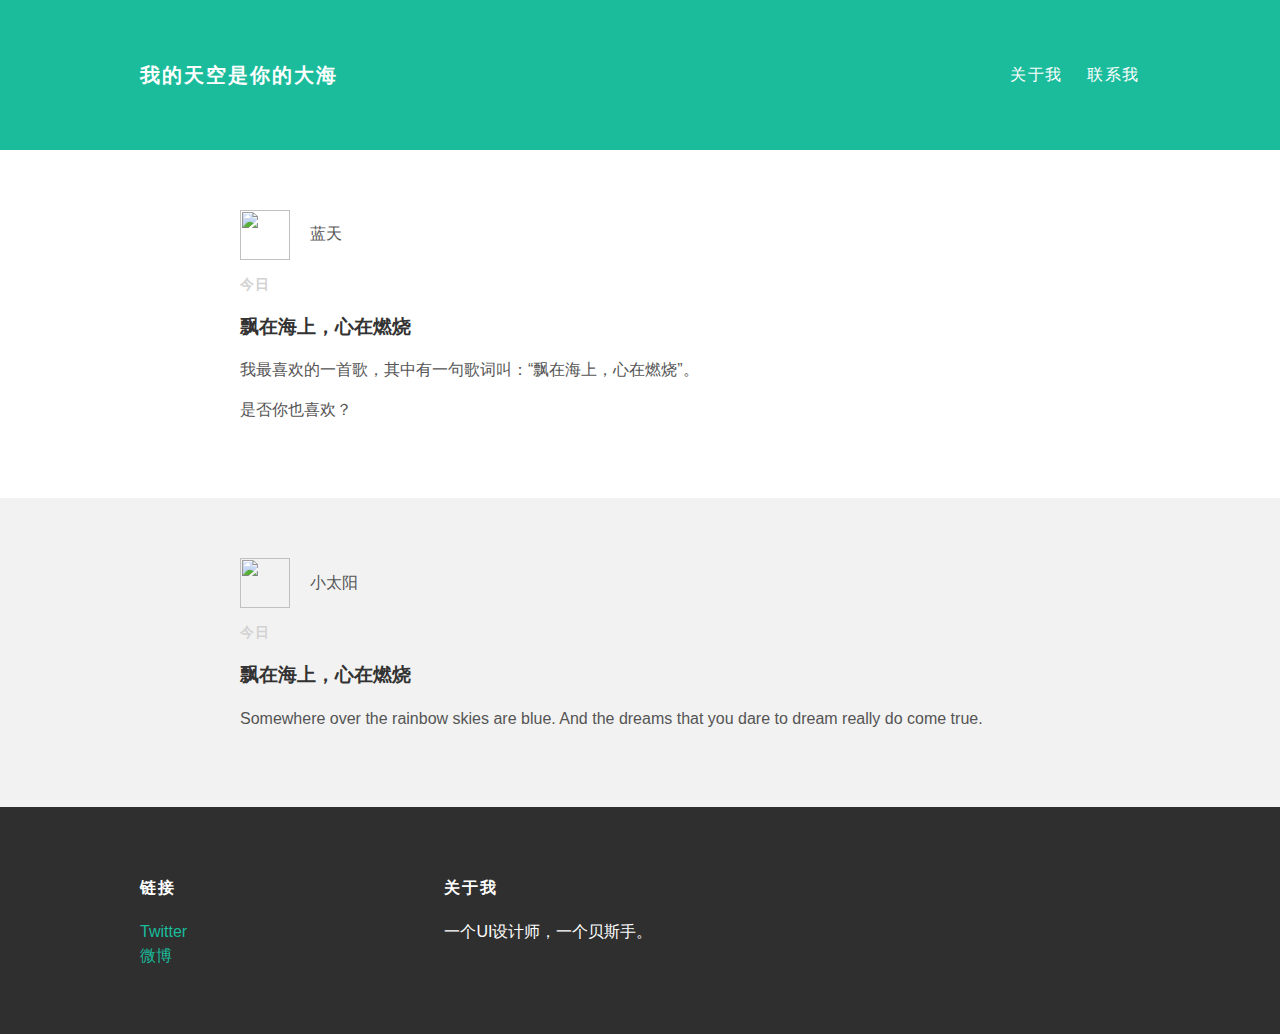
==== index.html @ 7764990e "Add files via upload" ====
<!DOCTYPE html>
<html>
  <head>
    <title>我的天空是你的大海</title>
    <link rel="stylesheet" type="text/css" href="styles.css">
  </head>
 <body>
   <div id="header">
     <div class="container">
       <a id="header-title" href="index.html">我的天空是你的大海</a>
       <ul id="header-nav">
         <li>
           <a href="about.html">关于我</a>
         </li>
         <li>
           <a href="mailto:wuyifa001@qq.com?subject=feedback">联系我</a>
         </li>
       </ul>
     </div>
   </div>
   <div id="content">
     <div class="post-container">
       <div class="post">
         <div class="post-author">
           <img src="image/me.png">
           <span>蓝天</span>
         </div>
         <p class="post-date">今日</p>
         <h3 class="post-title">飘在海上，心在燃烧</h3>
         <div class="post-content">
           <p>
             我最喜欢的一首歌，其中有一句歌词叫：“飘在海上，心在燃烧”。
           </p>
           <p>
             是否你也喜欢？
           </p>
         </div>
       </div>
     </div>
     <div class="post-container">
       <div class="post">
         <div class="post-author">
           <img src="image/sun.png">
           <span>小太阳</span>
         </div>
         <p class="post-date">今日</p>
         <h3 class="post-title">飘在海上，心在燃烧</h3>
         <div class="post-content">
           <p>
             Somewhere over the rainbow skies are blue. And the dreams that you dare to dream really do come true.
           </p>
         </div>
       </div>
     </div>
   </div>
   <div id="footer">
     <div class="container">
       <div class="column">
         <h4>链接</h4>
         <p>
           <a href="https://twitter.com/LanShitFool">Twitter</a>
           <br>
           <a href="https://www.weibo.com/wuyifa001">微博</a>
         </p>
       </div>
       <div class="column">
         <h4>关于我</h4>
         <p>一个UI设计师，一个贝斯手。</p>
       </div>
     </div>
   </div>
 </body>
</html>
---- styles.css ----
body{
  color: #555;
  margin: 0;

  font-family: 'microsoft yahei',sans-serif;
}

#header{
  background-color: #1abc9c;
  height: 150px;
  line-height: 150px;
}

#header-title{
  display: block;
  float: left;

  font-size: 20px;
  font-weight: bold;
}

#header-nav{
  display: block;
  float: right;
  margin-top: 0;
}

#header-nav li{
  display: inline;
  padding-left: 20px;
}

#header a{
  color: white;
  text-decoration: none;

  letter-spacing: 0.1em;
}

#header a:hover{
  color: #222;
}

.container{
  max-width: 1000px;
  margin: 0 auto;
}

.post-container:nth-child(even){
  background-color: #f2f2f2;
}

#footer{
  background-color: #2f2f2f;
  padding: 50px 0;
}

#footer h4{
  color: white;
  letter-spacing: 0.1em;
}

#footer p{
  color: white;
}

a{
  color: #1abc9c;
  text-decoration: none;
}

a:hover{
  color: #f6a623;
}

.column{
  min-width: 300px;
  display: inline-block;
  vertical-align: top;
}

.post, .about{
  max-width: 800px;
  margin: 0 auto;
  padding: 60px 0;
}

.post-author img{
  width: 50px;
  height: 50px;
  vertical-align: middle;
}

.about-author img{
  width: 100px;
  height: 100px;
  vertical-align: middle;
}

.post-author span{
  margin-left: 16px;
}

.post-date{
  color: #d2d2d2;

  font-size: 14px;
  font-weight: bold;

  letter-spacing: 0.1em;
}

.about{
  text-align: center;
}

h1, h2, h3, h4{
  color: #333;
}

p{
  line-height: 1.5;
}
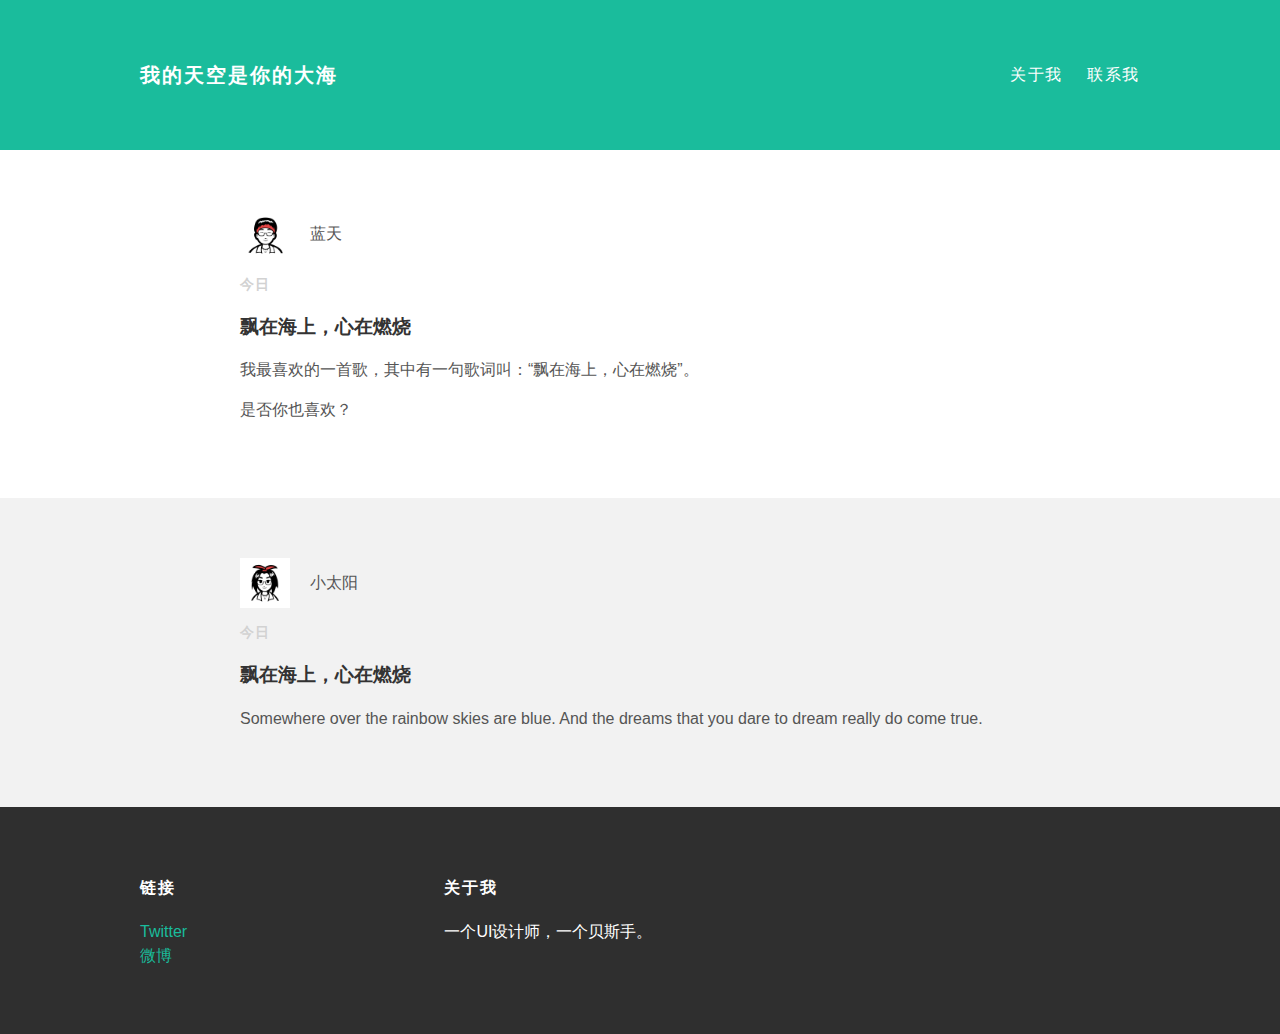
==== commit ae4da482: "Update index.html" ====
--- a/index.html
+++ b/index.html
@@ -22,7 +22,7 @@
      <div class="post-container">
        <div class="post">
          <div class="post-author">
-           <img src="image/me.png">
+           <img src="image/me.PNG">
            <span>蓝天</span>
          </div>
          <p class="post-date">今日</p>
@@ -40,7 +40,7 @@
      <div class="post-container">
        <div class="post">
          <div class="post-author">
-           <img src="image/sun.png">
+           <img src="image/sun.PNG">
            <span>小太阳</span>
          </div>
          <p class="post-date">今日</p>
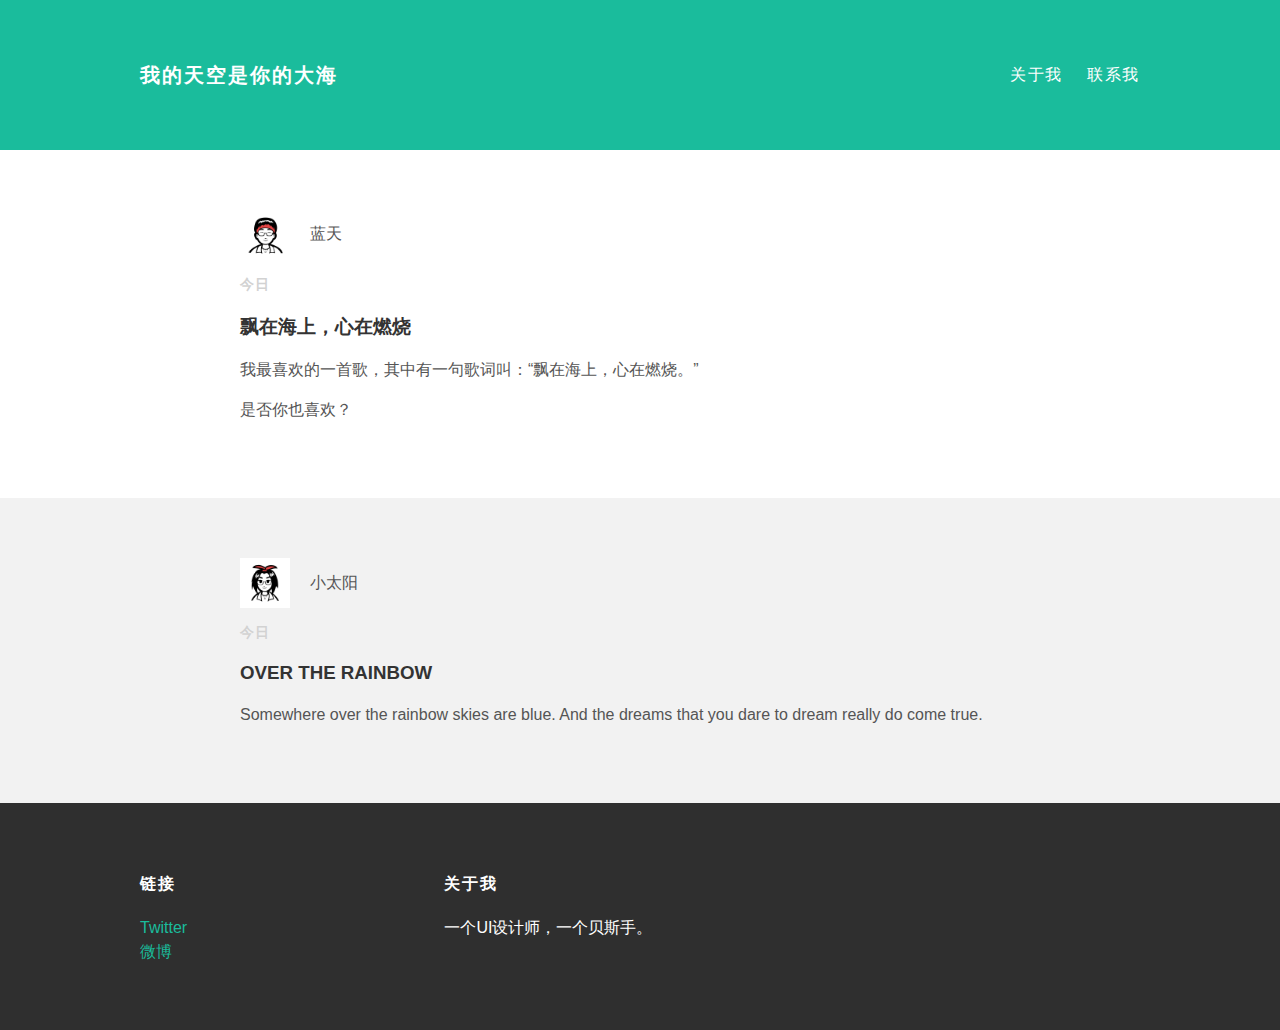
==== commit 42844acc: "Update index.html" ====
--- a/index.html
+++ b/index.html
@@ -29,7 +29,7 @@
          <h3 class="post-title">飘在海上，心在燃烧</h3>
          <div class="post-content">
            <p>
-             我最喜欢的一首歌，其中有一句歌词叫：“飘在海上，心在燃烧”。
+             我最喜欢的一首歌，其中有一句歌词叫：“飘在海上，心在燃烧。”
            </p>
            <p>
              是否你也喜欢？
@@ -44,7 +44,7 @@
            <span>小太阳</span>
          </div>
          <p class="post-date">今日</p>
-         <h3 class="post-title">飘在海上，心在燃烧</h3>
+         <h3 class="post-title">OVER THE RAINBOW</h3>
          <div class="post-content">
            <p>
              Somewhere over the rainbow skies are blue. And the dreams that you dare to dream really do come true.
